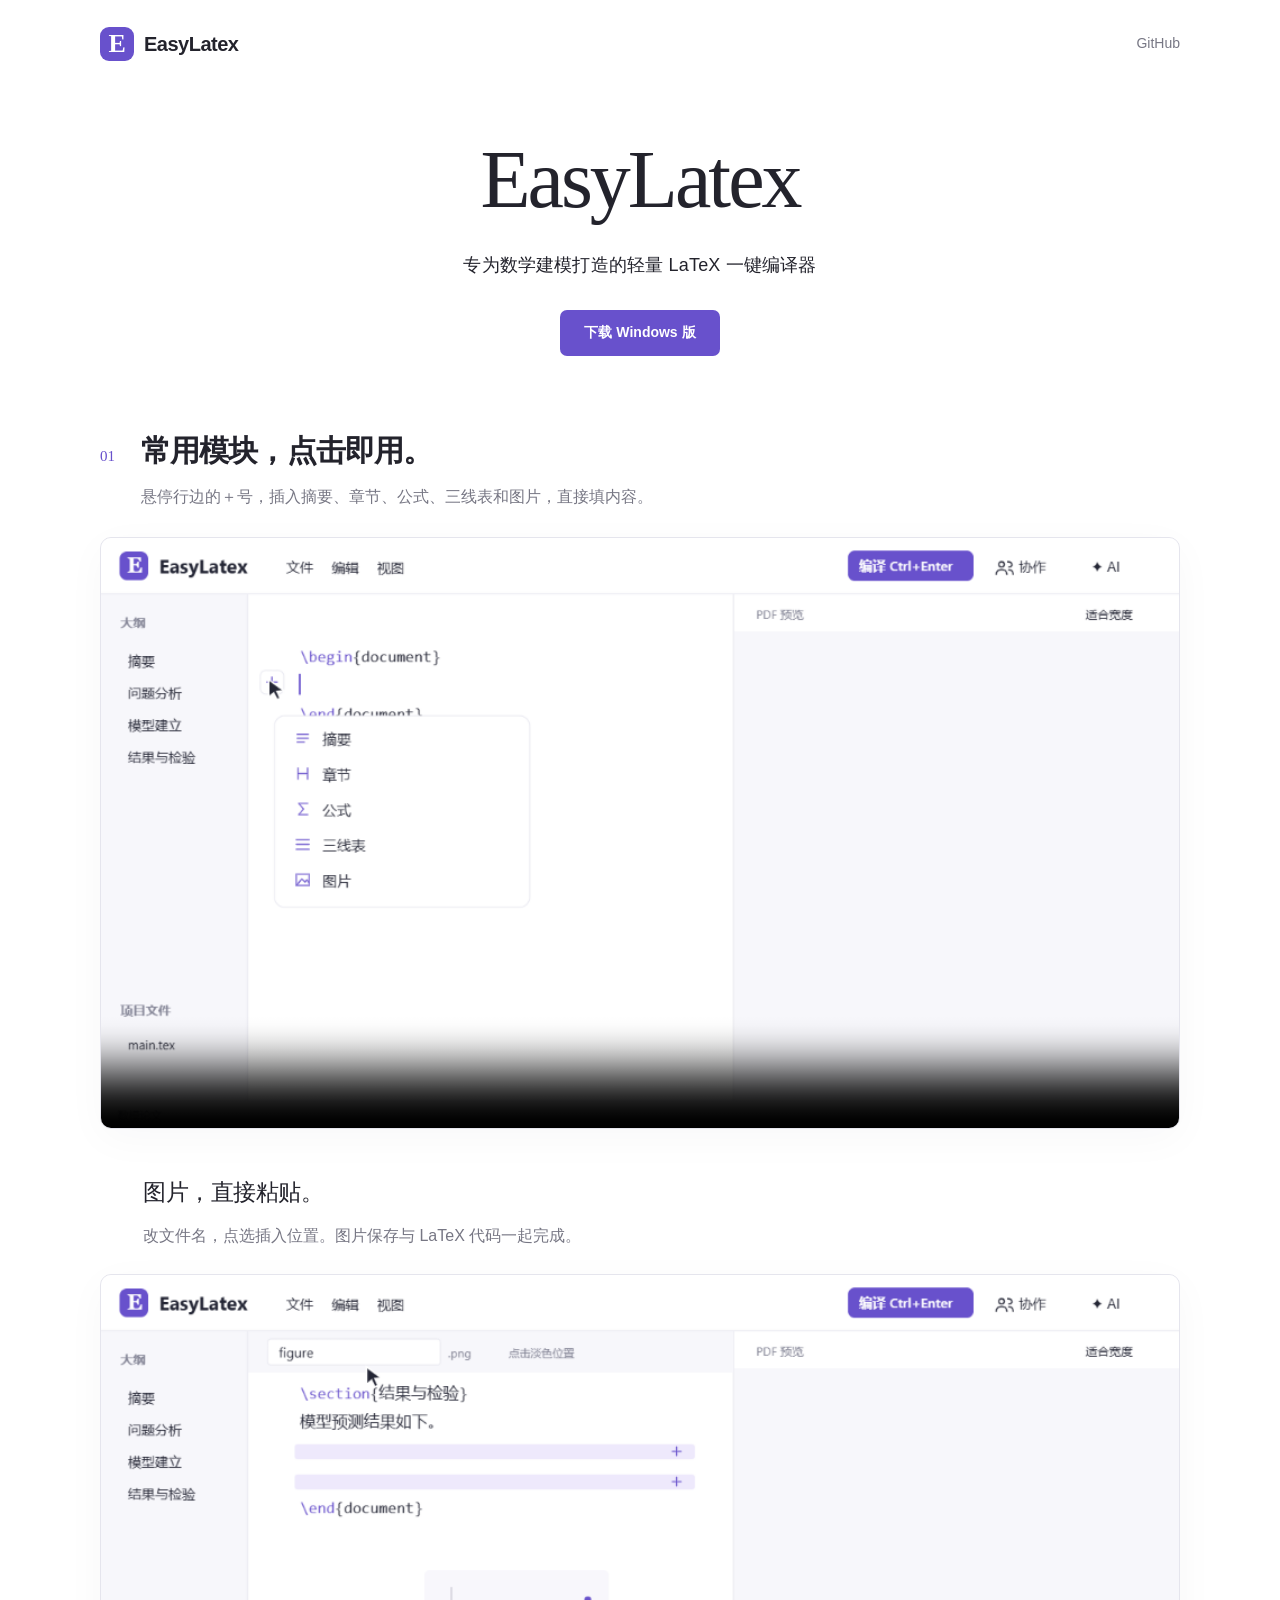
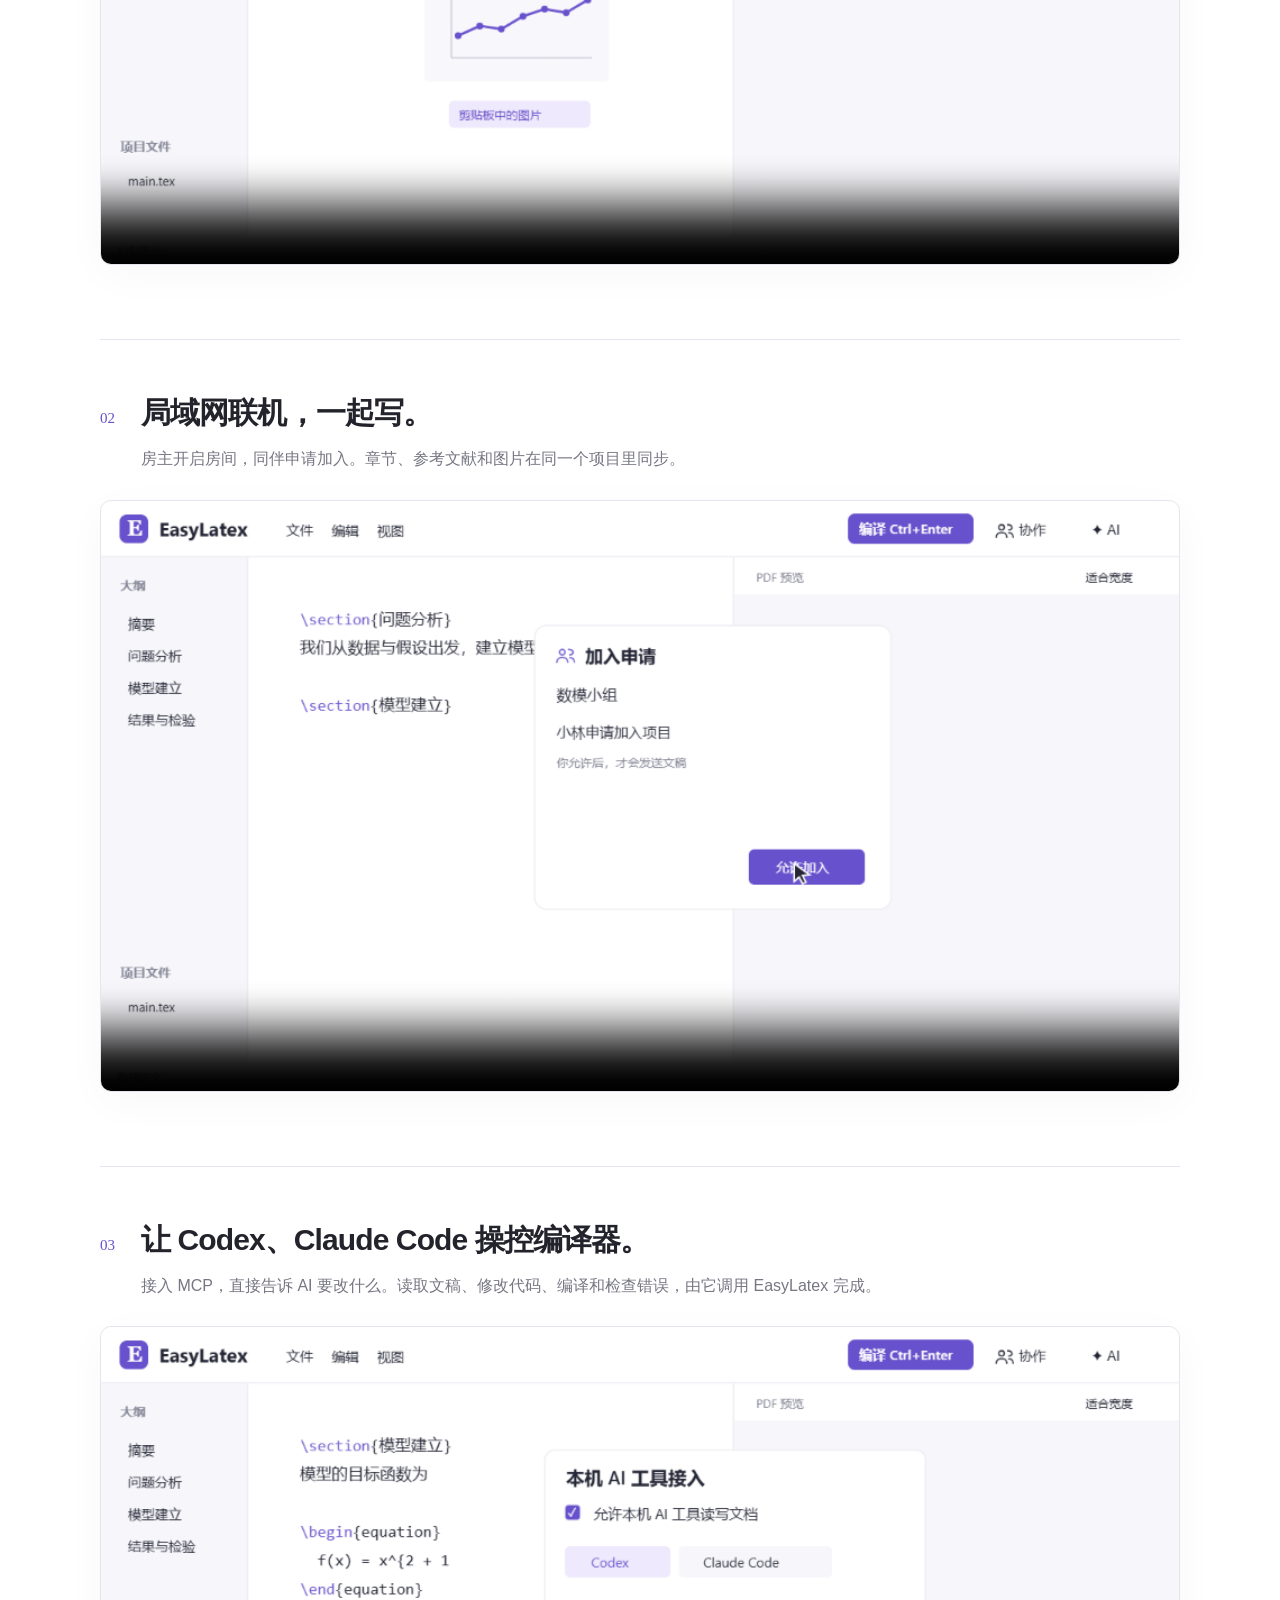
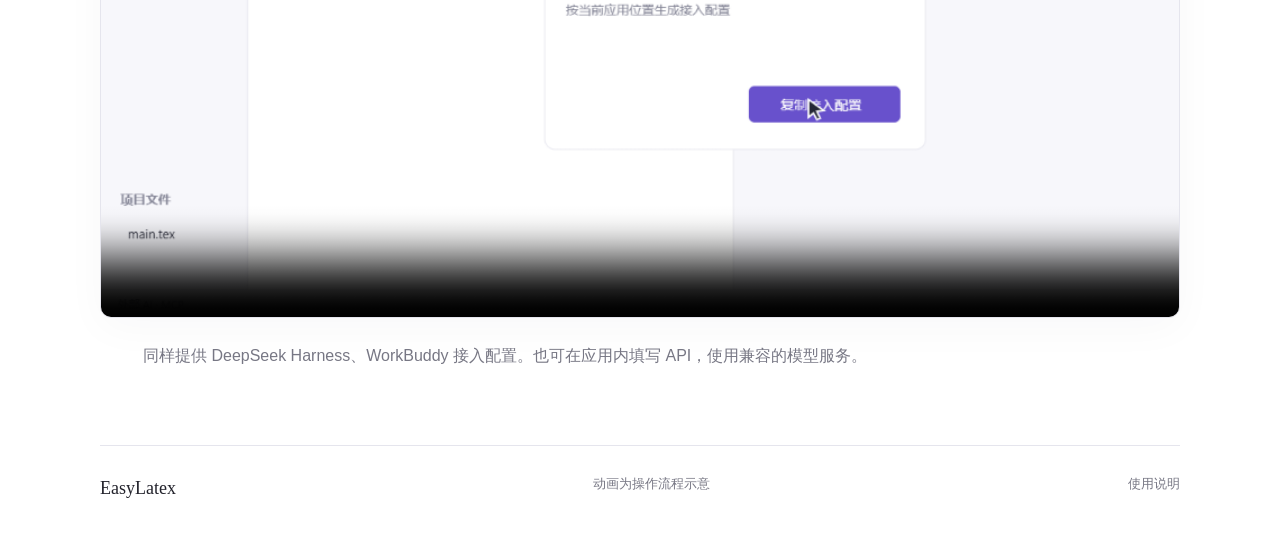
==== docs/site/index.html @ ea155281 "Present EasyLatex with product demos and Windows preview downloads" ====
<!doctype html>
<html lang="zh-CN">
<head>
  <meta charset="utf-8">
  <meta name="viewport" content="width=device-width,initial-scale=1">
  <meta name="theme-color" content="#ffffff">
  <meta name="description" content="专为数学建模打造的轻量 LaTeX 一键编译器。常用模块点击即用，局域网联机写作，让 Codex 和 Claude Code 通过 MCP 操控编译器。">
  <title>EasyLatex · 数学建模 LaTeX 一键编译器</title>
  <link rel="icon" type="image/svg+xml" href="favicon.svg">
  <link rel="stylesheet" href="style.css">
</head>
<body>
  <header class="nav wrap"><a class="brand" href="#" aria-label="EasyLatex 首页"><span class="brand-mark">E</span>EasyLatex</a><a href="https://github.com/wensikai439/EasyLatex">GitHub</a></header>
  <main>
    <section class="intro wrap">
      <h1>EasyLatex</h1>
      <p>专为数学建模打造的轻量 LaTeX 一键编译器</p>
      <a class="download" href="https://github.com/wensikai439/EasyLatex/releases/tag/v0.3.0-preview.9">下载 Windows 版</a>
    </section>
    <section class="feature wrap" id="modules">
      <div class="feature-heading"><span class="number">01</span><div><h2>常用模块，点击即用。</h2><p>悬停行边的＋号，插入摘要、章节、公式、三线表和图片，直接填内容。</p></div></div>
      <video autoplay loop muted playsinline controls preload="auto" poster="media/blocks.png" aria-label="悬停＋号、插入摘要、填写内容并编译的演示"><source src="media/blocks.mp4" type="video/mp4">你的浏览器不支持视频。<a href="media/blocks.mp4">下载插入演示</a></video>
      <div class="image-heading"><h3>图片，直接粘贴。</h3><p>改文件名，点选插入位置。图片保存与 LaTeX 代码一起完成。</p></div>
      <video autoplay loop muted playsinline controls preload="metadata" poster="media/images.png" aria-label="粘贴图片、修改文件名、选择位置并生成图片代码的演示"><source src="media/images.mp4" type="video/mp4">你的浏览器不支持视频。<a href="media/images.mp4">下载图片演示</a></video>
    </section>
    <section class="feature wrap" id="collaboration">
      <div class="feature-heading"><span class="number">02</span><div><h2>局域网联机，一起写。</h2><p>房主开启房间，同伴申请加入。章节、参考文献和图片在同一个项目里同步。</p></div></div>
      <video autoplay loop muted playsinline controls preload="metadata" poster="media/collaboration.png" aria-label="开启局域网房间、允许同伴加入、共同编辑的演示"><source src="media/collaboration.mp4" type="video/mp4">你的浏览器不支持视频。<a href="media/collaboration.mp4">下载协作演示</a></video>
    </section>
    <section class="feature wrap" id="ai">
      <div class="feature-heading"><span class="number">03</span><div><h2>让 Codex、Claude Code 操控编译器。</h2><p>接入 MCP，直接告诉 AI 要改什么。读取文稿、修改代码、编译和检查错误，由它调用 EasyLatex 完成。</p></div></div>
      <video autoplay loop muted playsinline controls preload="metadata" poster="media/ai.png" aria-label="接入 Codex 或 Claude Code，AI 通过 MCP 读取文稿、修复源码、调用 EasyLatex 编译的演示"><source src="media/ai.mp4" type="video/mp4">你的浏览器不支持视频。<a href="media/ai.mp4">下载 AI 演示</a></video>
      <p class="mcp">同样提供 DeepSeek Harness、WorkBuddy 接入配置。也可在应用内填写 API，使用兼容的模型服务。</p>
    </section>
  </main>
  <footer class="wrap"><span>EasyLatex</span><span>动画为操作流程示意</span><a href="https://github.com/wensikai439/EasyLatex#使用">使用说明</a></footer>
  <script>
    const videos=[...document.querySelectorAll('video')];
    const reduced=matchMedia('(prefers-reduced-motion: reduce)');
    function motion(){for(const video of videos){if(reduced.matches){video.autoplay=false;video.pause();}else{video.autoplay=true;video.play().catch(()=>{});}}}
    reduced.addEventListener('change',motion);motion();
  </script>
</body>
</html>
---- docs/site/style.css ----
:root{--ink:#23232c;--muted:#777784;--accent:#6851cc;--line:#e5e5ed;--sans:"Segoe UI","Microsoft YaHei",sans-serif}*{box-sizing:border-box}html{scroll-behavior:smooth}body{margin:0;background:#fff;color:var(--ink);font:16px/1.8 var(--sans)}a{color:inherit;text-decoration:none}a:focus-visible,video:focus-visible{outline:3px solid var(--accent);outline-offset:6px}.wrap{width:min(1080px,calc(100% - 64px));margin-inline:auto}.nav{height:88px;display:flex;justify-content:space-between;align-items:center;font-size:14px}.brand{display:flex;align-items:center;gap:10px;font-weight:650;font-size:20px;letter-spacing:-.5px}.brand-mark{display:grid;place-items:center;width:34px;height:34px;border-radius:9px;background:var(--accent);color:white;font:700 26px Georgia,serif}.nav>a:last-child{color:var(--muted)}.nav a:hover,footer a:hover{color:var(--accent)}.intro{text-align:center;padding:45px 0 72px}.intro h1{font:500 clamp(54px,7vw,82px)/1.15 Georgia,"Times New Roman",serif;letter-spacing:-3px;margin:0 0 22px}.intro p{font-size:18px;margin:0 0 28px;letter-spacing:.01em}.download{display:inline-flex;align-items:center;justify-content:center;background:var(--accent);color:white;border-radius:7px;min-height:46px;padding:9px 24px;font-size:14px;font-weight:600}.download:hover{background:#5841bd}.feature{padding:0 0 74px}.feature+.feature{padding-top:50px;border-top:1px solid var(--line)}.feature-heading{display:flex;gap:26px;margin-bottom:25px;align-items:baseline}.number{font:400 15px/1.4 Georgia,serif;color:var(--accent)}h2{font-size:30px;font-weight:600;letter-spacing:-.9px;line-height:1.5;margin:0 0 9px}.feature-heading p,.image-heading p{color:var(--muted);font-size:16px;margin:0;line-height:1.9}video{display:block;width:100%;height:auto;aspect-ratio:960/526;background:#f7f7fb;border:1px solid var(--line);border-radius:11px;box-shadow:0 10px 42px #1c183a08;overflow:hidden}.image-heading{padding:43px 0 22px;margin-left:43px}.image-heading h3{font-size:23px;font-weight:550;margin:0 0 8px;letter-spacing:-.5px}.mcp{font-size:16px;color:var(--muted);max-width:850px;margin:23px 0 0 43px;line-height:1.9}footer{border-top:1px solid var(--line);padding:26px 0 34px;display:flex;justify-content:space-between;gap:16px;color:var(--muted);font-size:13px}footer span:first-child{font-family:Georgia,serif;font-size:18px;color:var(--ink)}
@media(max-width:600px){.wrap{width:calc(100% - 32px)}.nav{height:72px}.brand{font-size:18px}.intro{padding:32px 0 51px}.intro h1{font-size:58px;letter-spacing:-2px}.intro p{font-size:15px;max-width:270px;margin-inline:auto;line-height:1.9}.feature-heading{gap:14px;margin-bottom:19px}.number{font-size:13px}h2{font-size:25px;letter-spacing:-.6px}.feature-heading p,.image-heading p{font-size:15px}.feature{padding-bottom:45px}.feature+.feature{padding-top:33px}.image-heading{margin-left:0;padding-top:31px}.image-heading h3{font-size:21px}.mcp{margin-left:0;font-size:15px}video{border-radius:7px}footer{gap:8px;flex-wrap:wrap;font-size:12px}footer span:nth-child(2){flex-basis:100%;order:3}}
@media(prefers-reduced-motion:reduce){html{scroll-behavior:auto}}
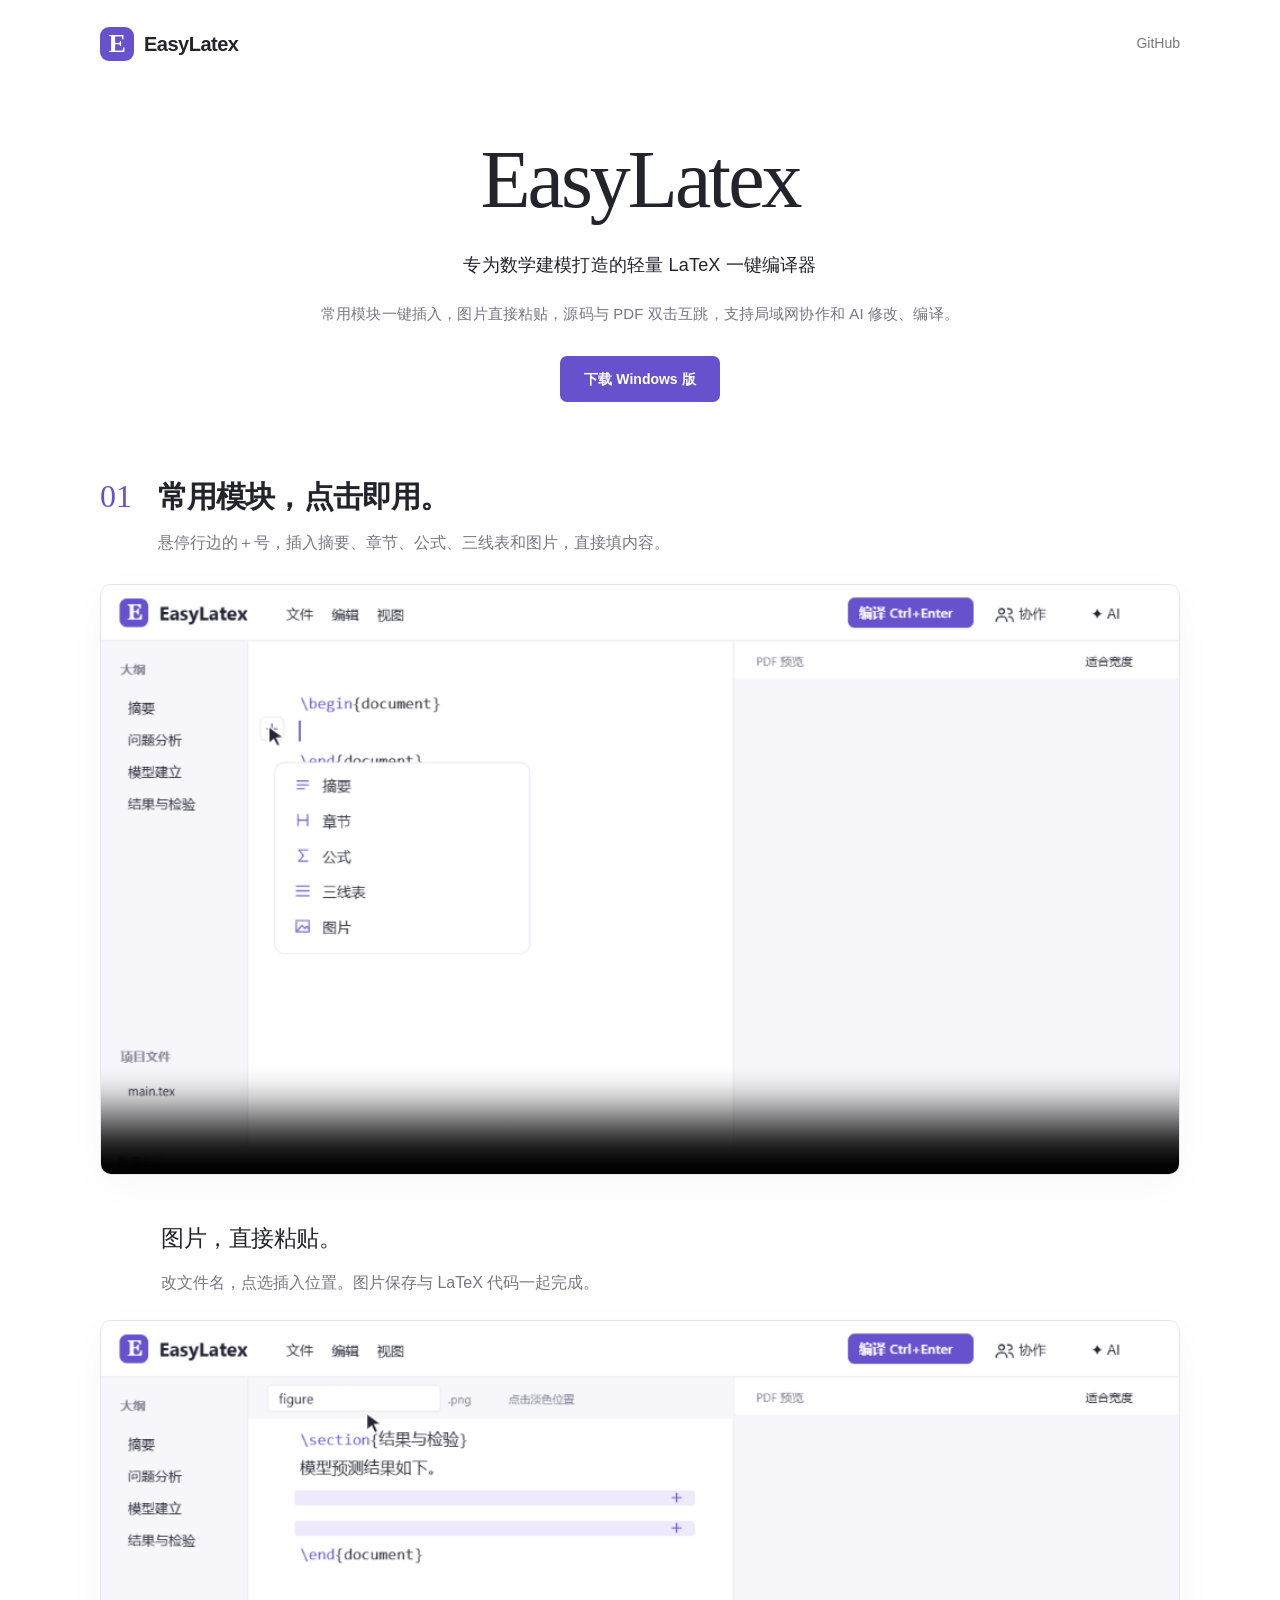
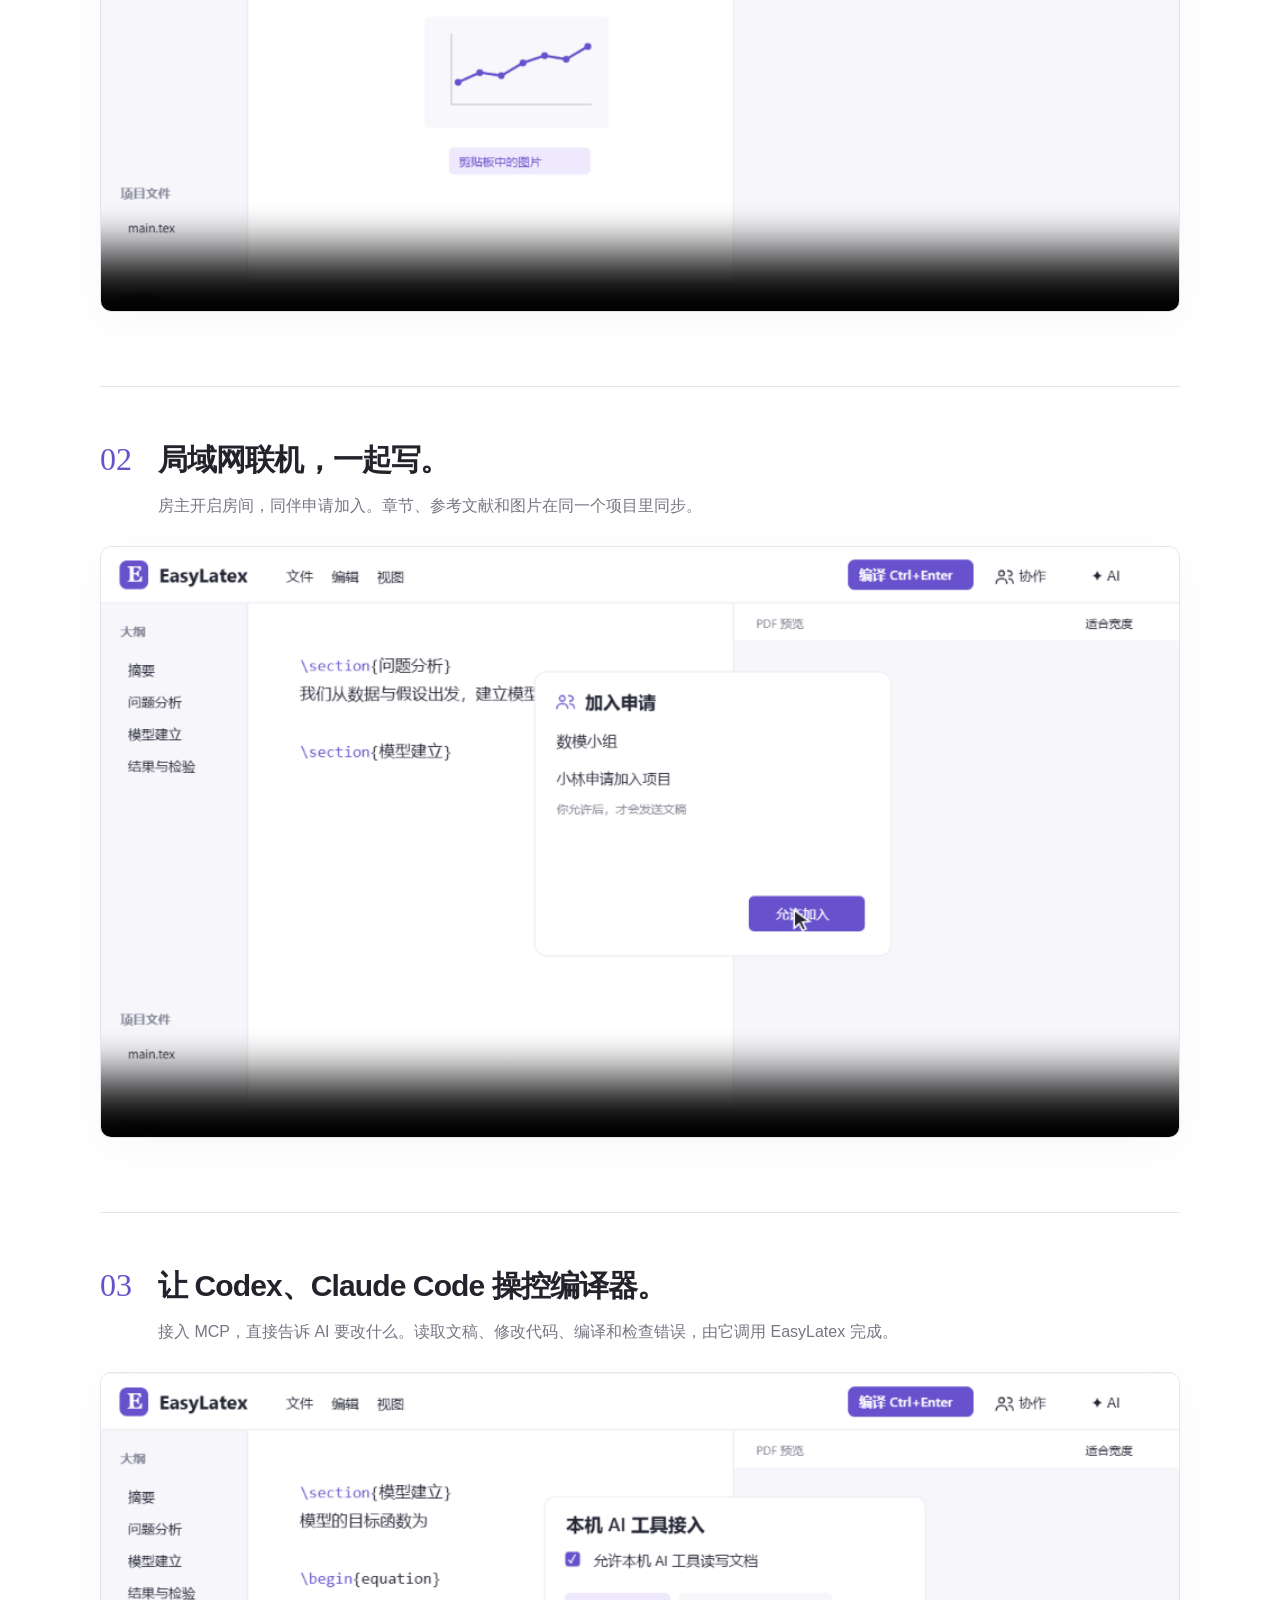
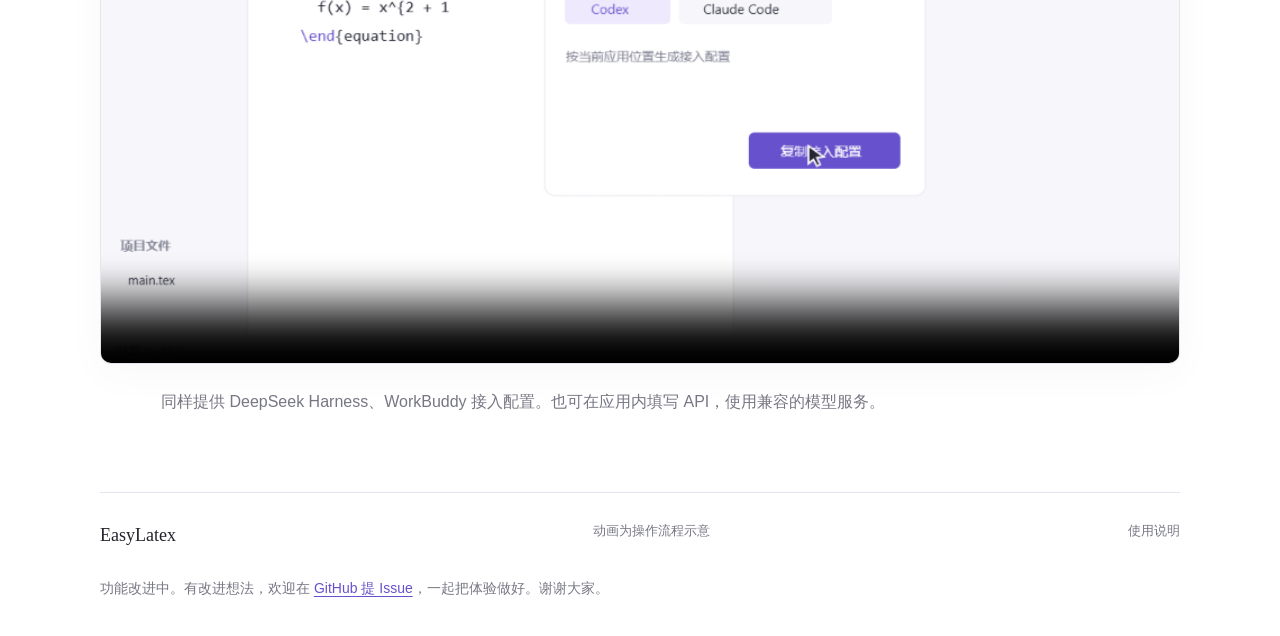
==== commit 81e9a4fd: "Summarize common features and improve showcase typography" ====
--- a/docs/site/index.html
+++ b/docs/site/index.html
@@ -15,7 +15,8 @@
     <section class="intro wrap">
       <h1>EasyLatex</h1>
       <p>专为数学建模打造的轻量 LaTeX 一键编译器</p>
-      <a class="download" href="https://github.com/wensikai439/EasyLatex/releases/tag/v0.3.0-preview.9">下载 Windows 版</a>
+      <p class="summary">常用模块一键插入，图片直接粘贴，源码与 PDF 双击互跳，支持局域网协作和 AI 修改、编译。</p>
+      <a class="download" href="https://github.com/wensikai439/EasyLatex/releases/download/v0.3.0-preview.9/EasyLatex-0.3.0-preview.9-win-x64.zip">下载 Windows 版</a>
     </section>
     <section class="feature wrap" id="modules">
       <div class="feature-heading"><span class="number">01</span><div><h2>常用模块，点击即用。</h2><p>悬停行边的＋号，插入摘要、章节、公式、三线表和图片，直接填内容。</p></div></div>
@@ -33,7 +34,10 @@
       <p class="mcp">同样提供 DeepSeek Harness、WorkBuddy 接入配置。也可在应用内填写 API，使用兼容的模型服务。</p>
     </section>
   </main>
-  <footer class="wrap"><span>EasyLatex</span><span>动画为操作流程示意</span><a href="https://github.com/wensikai439/EasyLatex#使用">使用说明</a></footer>
+  <footer class="wrap">
+    <div class="footer-meta"><span>EasyLatex</span><span>动画为操作流程示意</span><a href="https://github.com/wensikai439/EasyLatex#使用">使用说明</a></div>
+    <p class="feedback">功能改进中。有改进想法，欢迎在 <a href="https://github.com/wensikai439/EasyLatex/issues/new">GitHub 提 Issue</a>，一起把体验做好。谢谢大家。</p>
+  </footer>
   <script>
     const videos=[...document.querySelectorAll('video')];
     const reduced=matchMedia('(prefers-reduced-motion: reduce)');
--- a/docs/site/style.css
+++ b/docs/site/style.css
@@ -1,3 +1,62 @@
-:root{--ink:#23232c;--muted:#777784;--accent:#6851cc;--line:#e5e5ed;--sans:"Segoe UI","Microsoft YaHei",sans-serif}*{box-sizing:border-box}html{scroll-behavior:smooth}body{margin:0;background:#fff;color:var(--ink);font:16px/1.8 var(--sans)}a{color:inherit;text-decoration:none}a:focus-visible,video:focus-visible{outline:3px solid var(--accent);outline-offset:6px}.wrap{width:min(1080px,calc(100% - 64px));margin-inline:auto}.nav{height:88px;display:flex;justify-content:space-between;align-items:center;font-size:14px}.brand{display:flex;align-items:center;gap:10px;font-weight:650;font-size:20px;letter-spacing:-.5px}.brand-mark{display:grid;place-items:center;width:34px;height:34px;border-radius:9px;background:var(--accent);color:white;font:700 26px Georgia,serif}.nav>a:last-child{color:var(--muted)}.nav a:hover,footer a:hover{color:var(--accent)}.intro{text-align:center;padding:45px 0 72px}.intro h1{font:500 clamp(54px,7vw,82px)/1.15 Georgia,"Times New Roman",serif;letter-spacing:-3px;margin:0 0 22px}.intro p{font-size:18px;margin:0 0 28px;letter-spacing:.01em}.download{display:inline-flex;align-items:center;justify-content:center;background:var(--accent);color:white;border-radius:7px;min-height:46px;padding:9px 24px;font-size:14px;font-weight:600}.download:hover{background:#5841bd}.feature{padding:0 0 74px}.feature+.feature{padding-top:50px;border-top:1px solid var(--line)}.feature-heading{display:flex;gap:26px;margin-bottom:25px;align-items:baseline}.number{font:400 15px/1.4 Georgia,serif;color:var(--accent)}h2{font-size:30px;font-weight:600;letter-spacing:-.9px;line-height:1.5;margin:0 0 9px}.feature-heading p,.image-heading p{color:var(--muted);font-size:16px;margin:0;line-height:1.9}video{display:block;width:100%;height:auto;aspect-ratio:960/526;background:#f7f7fb;border:1px solid var(--line);border-radius:11px;box-shadow:0 10px 42px #1c183a08;overflow:hidden}.image-heading{padding:43px 0 22px;margin-left:43px}.image-heading h3{font-size:23px;font-weight:550;margin:0 0 8px;letter-spacing:-.5px}.mcp{font-size:16px;color:var(--muted);max-width:850px;margin:23px 0 0 43px;line-height:1.9}footer{border-top:1px solid var(--line);padding:26px 0 34px;display:flex;justify-content:space-between;gap:16px;color:var(--muted);font-size:13px}footer span:first-child{font-family:Georgia,serif;font-size:18px;color:var(--ink)}
-@media(max-width:600px){.wrap{width:calc(100% - 32px)}.nav{height:72px}.brand{font-size:18px}.intro{padding:32px 0 51px}.intro h1{font-size:58px;letter-spacing:-2px}.intro p{font-size:15px;max-width:270px;margin-inline:auto;line-height:1.9}.feature-heading{gap:14px;margin-bottom:19px}.number{font-size:13px}h2{font-size:25px;letter-spacing:-.6px}.feature-heading p,.image-heading p{font-size:15px}.feature{padding-bottom:45px}.feature+.feature{padding-top:33px}.image-heading{margin-left:0;padding-top:31px}.image-heading h3{font-size:21px}.mcp{margin-left:0;font-size:15px}video{border-radius:7px}footer{gap:8px;flex-wrap:wrap;font-size:12px}footer span:nth-child(2){flex-basis:100%;order:3}}
-@media(prefers-reduced-motion:reduce){html{scroll-behavior:auto}}
+:root{--ink:#23232c;--muted:#777784;--accent:#6851cc;--line:#e5e5ed;--sans:"Segoe UI","Microsoft YaHei",sans-serif}
+*{box-sizing:border-box}
+html{scroll-behavior:smooth}
+body{margin:0;background:#fff;color:var(--ink);font:16px/1.8 var(--sans)}
+a{color:inherit;text-decoration:none}
+a:focus-visible,video:focus-visible{outline:3px solid var(--accent);outline-offset:6px}
+.wrap{width:min(1080px,calc(100% - 64px));margin-inline:auto}
+.nav{height:88px;display:flex;justify-content:space-between;align-items:center;font-size:14px}
+.brand{display:flex;align-items:center;gap:10px;font-weight:650;font-size:20px;letter-spacing:-.5px}
+.brand-mark{display:grid;place-items:center;width:34px;height:34px;border-radius:9px;background:var(--accent);color:white;font:700 26px Georgia,serif}
+.nav>a:last-child{color:var(--muted)}
+.nav a:hover,footer a:hover{color:var(--accent)}
+.intro{text-align:center;padding:45px 0 72px}
+.intro h1{font:500 clamp(54px,7vw,82px)/1.15 Georgia,"Times New Roman",serif;letter-spacing:-3px;margin:0 0 22px}
+.intro p{font-size:18px;margin:0 0 18px;letter-spacing:.01em}
+.intro .summary{font-size:15px;color:var(--muted);max-width:760px;margin:0 auto 28px;line-height:1.9}
+.download{display:inline-flex;align-items:center;justify-content:center;background:var(--accent);color:white;border-radius:7px;min-height:46px;padding:9px 24px;font-size:14px;font-weight:600}
+.download:hover{background:#5841bd}
+.feature{padding:0 0 74px}
+.feature+.feature{padding-top:50px;border-top:1px solid var(--line)}
+.feature-heading{display:flex;gap:26px;margin-bottom:25px;align-items:baseline}
+.number{font:400 32px/1.4 Georgia,serif;color:var(--accent);flex-shrink:0;font-variant-numeric:lining-nums}
+h2{font-size:30px;font-weight:600;letter-spacing:-.9px;line-height:1.5;margin:0 0 9px}
+.feature-heading p,.image-heading p{color:var(--muted);font-size:16px;margin:0;line-height:1.9}
+video{display:block;width:100%;height:auto;aspect-ratio:960/526;background:#f7f7fb;border:1px solid var(--line);border-radius:11px;box-shadow:0 10px 42px #1c183a08;overflow:hidden}
+.image-heading{padding:43px 0 22px;margin-left:61px}
+.image-heading h3{font-size:23px;font-weight:550;margin:0 0 8px;letter-spacing:-.5px}
+.mcp{font-size:16px;color:var(--muted);max-width:850px;margin:23px 0 0 61px;line-height:1.9}
+footer{border-top:1px solid var(--line);padding:26px 0 34px;color:var(--muted);font-size:13px}
+.footer-meta{display:flex;justify-content:space-between;gap:16px}
+.feedback{margin:24px 0 0;font-size:14px;line-height:1.9}
+.feedback a{color:var(--accent);text-decoration:underline;text-underline-offset:3px}
+.footer-meta span:first-child{font-family:Georgia,serif;font-size:18px;color:var(--ink)}
+
+
+@media(max-width:600px){.wrap{width:calc(100% - 32px)}
+.nav{height:72px}
+.brand{font-size:18px}
+.intro{padding:32px 0 51px}
+.intro h1{font-size:58px;letter-spacing:-2px}
+.intro p{font-size:15px;max-width:270px;margin-inline:auto;line-height:1.9}
+.feature-heading{gap:14px;margin-bottom:19px}
+.intro .summary{font-size:14px;max-width:340px}
+.number{font-size:28px}
+h2{font-size:25px;letter-spacing:-.6px}
+.feature-heading p,.image-heading p{font-size:15px}
+.feature{padding-bottom:45px}
+.feature+.feature{padding-top:33px}
+.image-heading{margin-left:0;padding-top:31px}
+.image-heading h3{font-size:21px}
+.mcp{margin-left:0;font-size:15px}
+video{border-radius:7px}
+footer{font-size:12px}
+.footer-meta{gap:8px;flex-wrap:wrap}
+.footer-meta span:nth-child(2){flex-basis:100%;order:3}
+.feedback{font-size:13px}
+}
+
+
+@media(prefers-reduced-motion:reduce){html{scroll-behavior:auto}
+}
+
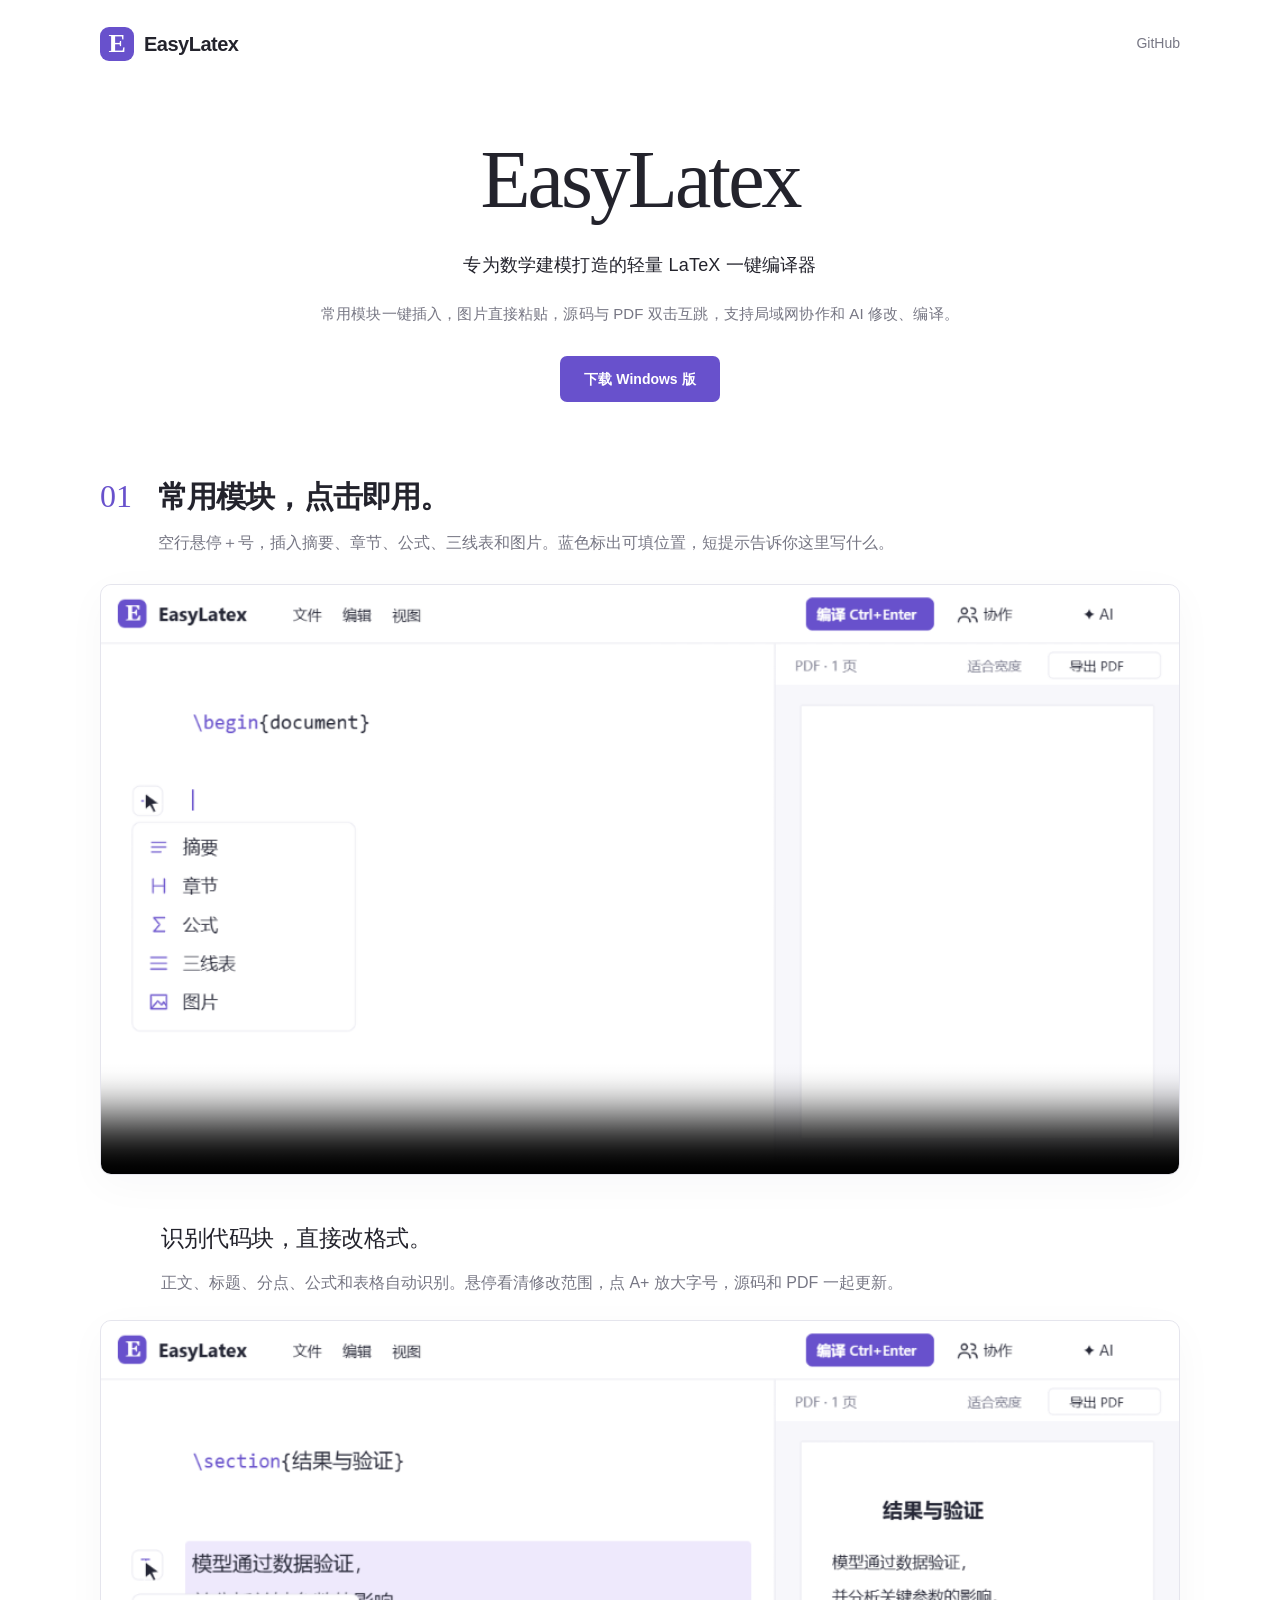
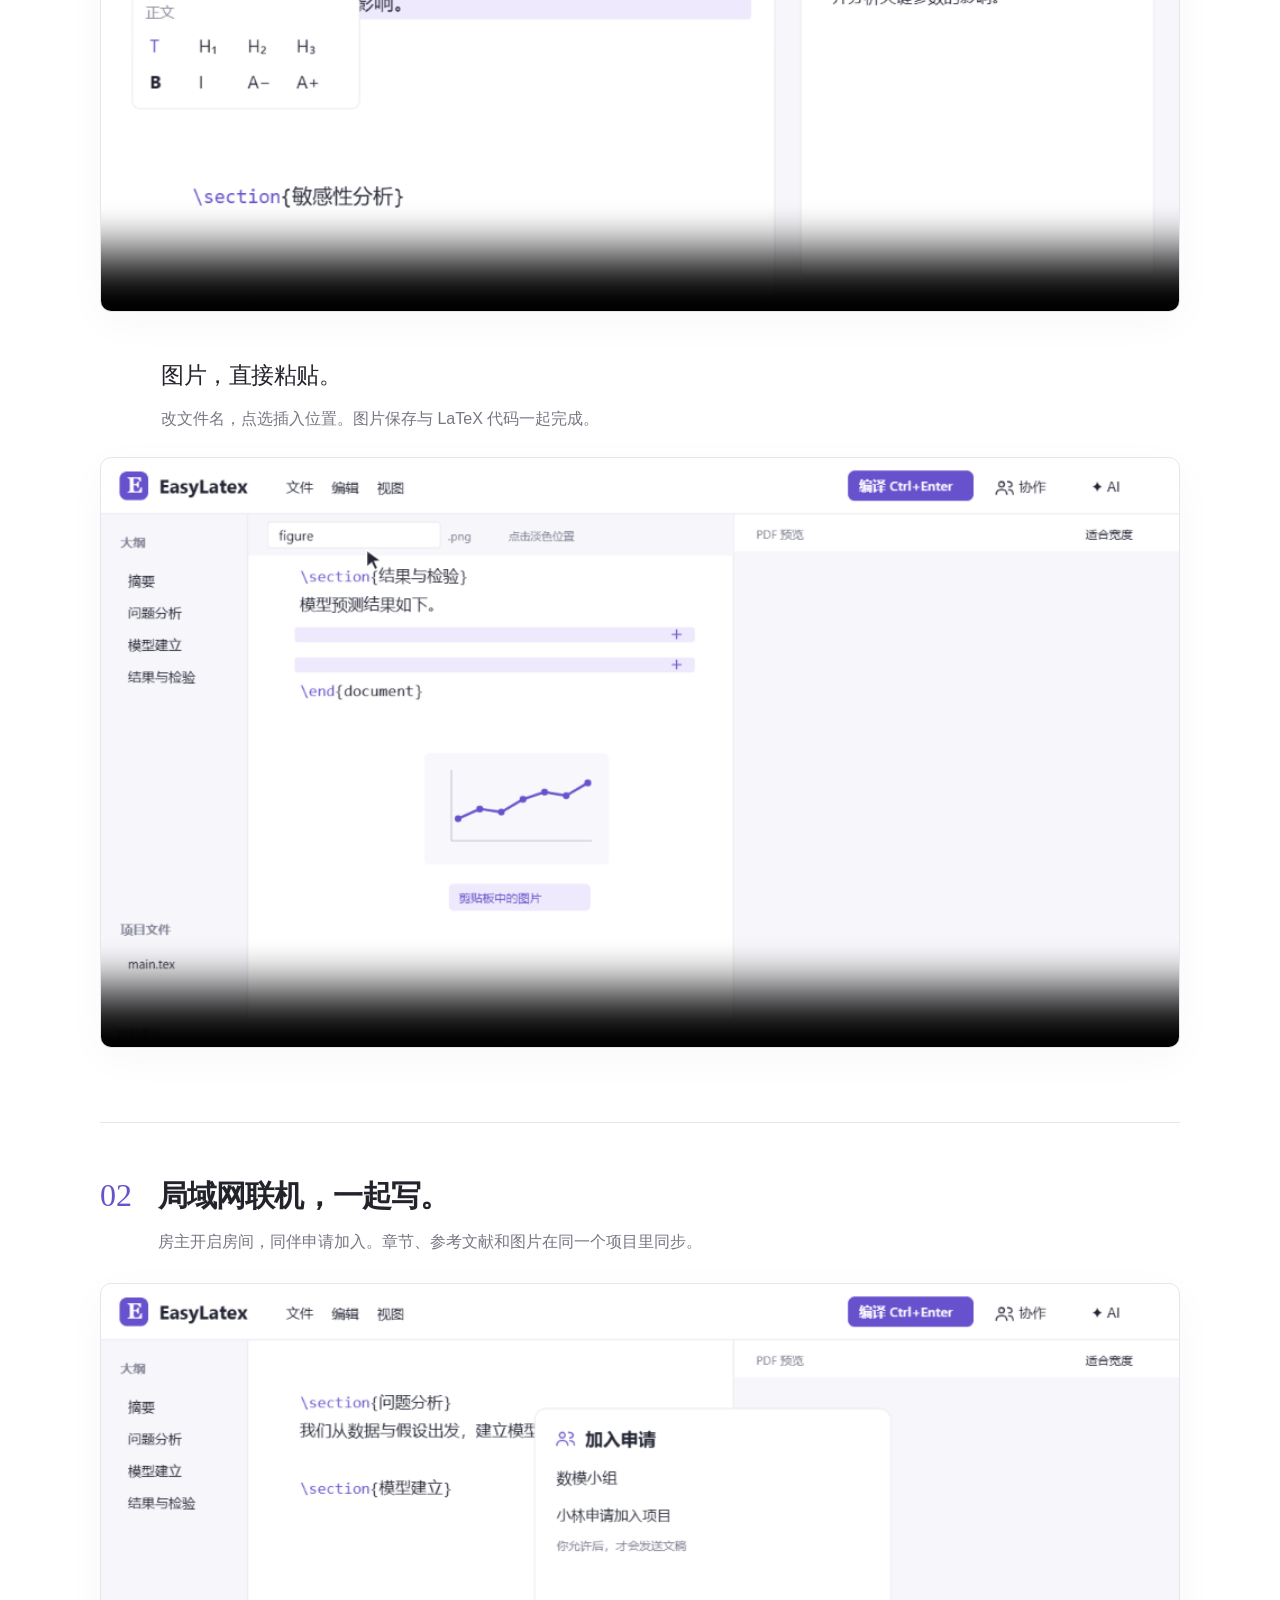
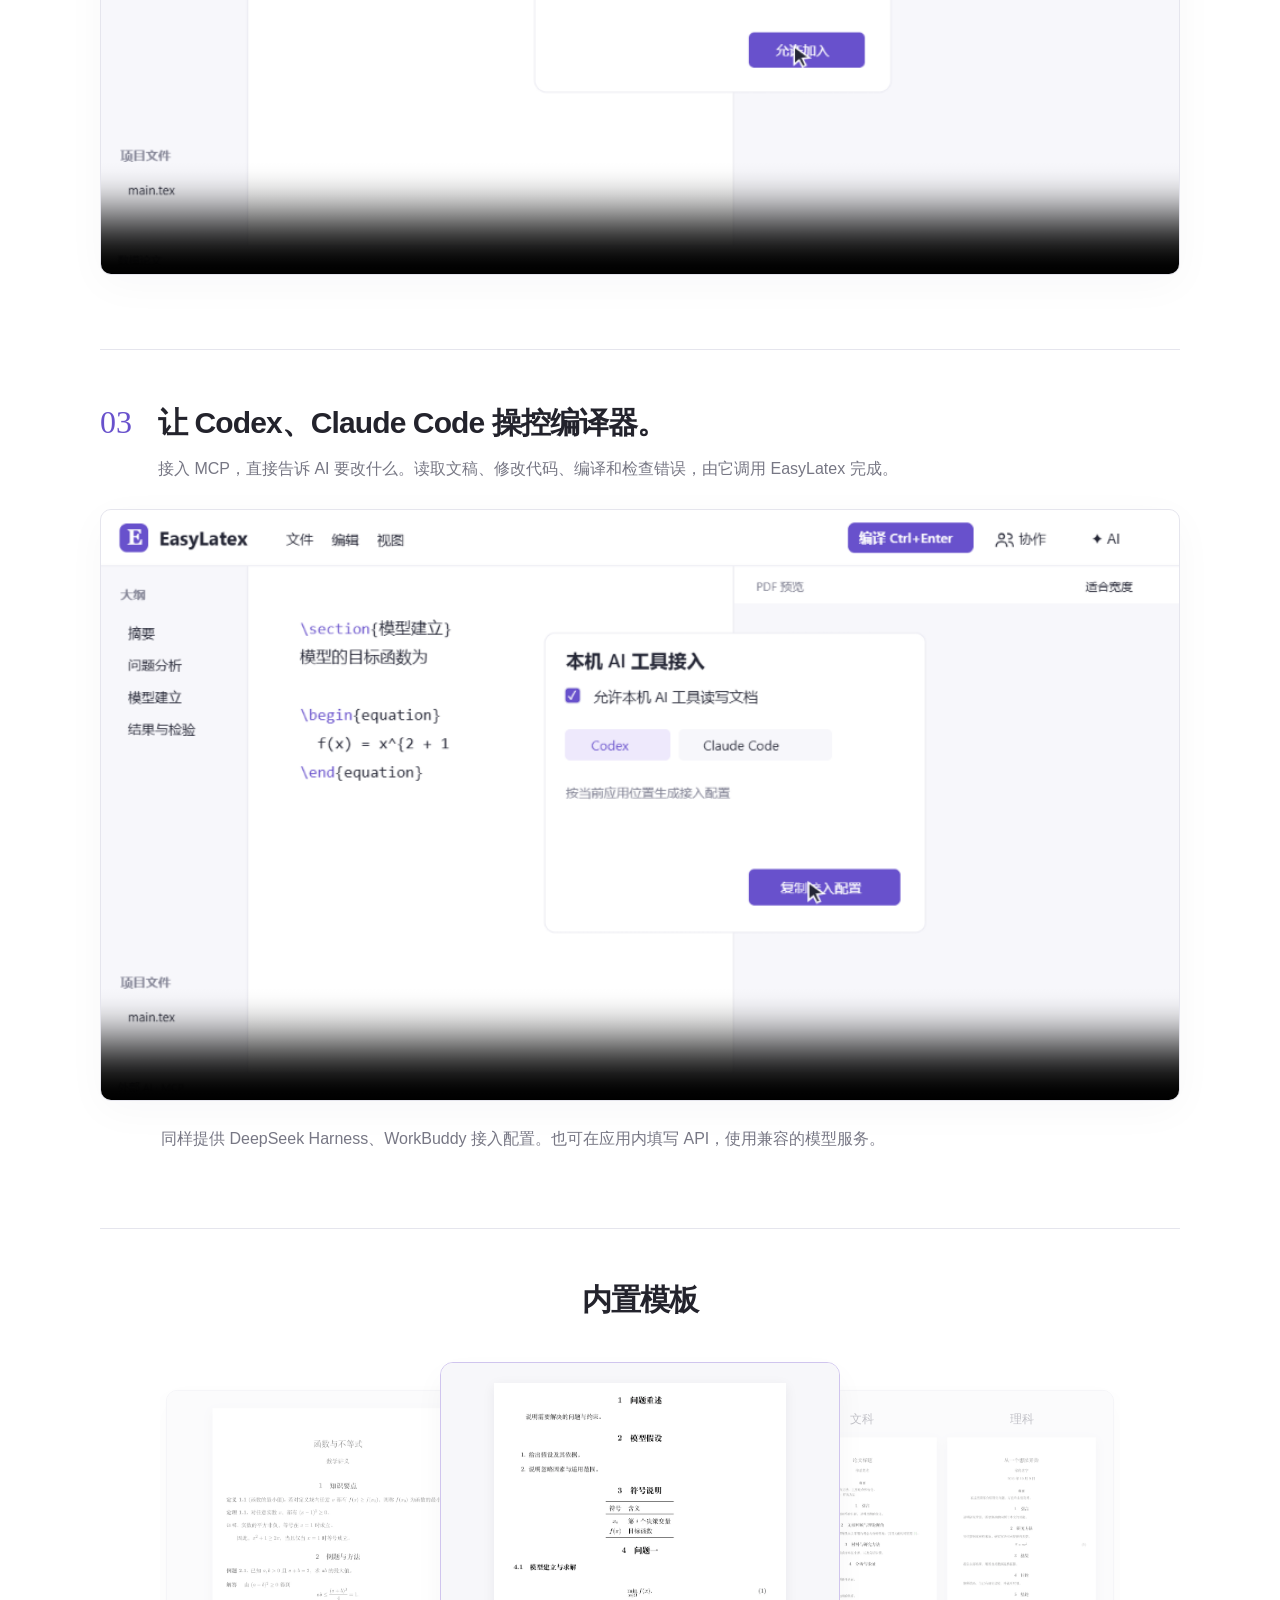
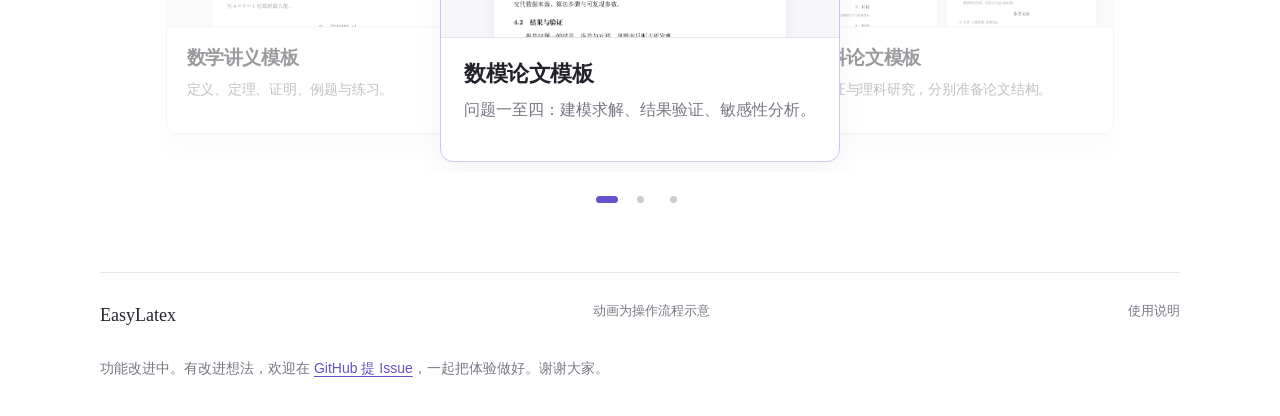
==== commit beaf041b: "Show guided fields, block formatting, and rotating built-in templates" ====
--- a/docs/site/index.html
+++ b/docs/site/index.html
@@ -7,7 +7,7 @@
   <meta name="description" content="专为数学建模打造的轻量 LaTeX 一键编译器。常用模块点击即用，局域网联机写作，让 Codex 和 Claude Code 通过 MCP 操控编译器。">
   <title>EasyLatex · 数学建模 LaTeX 一键编译器</title>
   <link rel="icon" type="image/svg+xml" href="favicon.svg">
-  <link rel="stylesheet" href="style.css">
+  <link rel="stylesheet" href="style.css?v=11.3">
 </head>
 <body>
   <header class="nav wrap"><a class="brand" href="#" aria-label="EasyLatex 首页"><span class="brand-mark">E</span>EasyLatex</a><a href="https://github.com/wensikai439/EasyLatex">GitHub</a></header>
@@ -16,11 +16,13 @@
       <h1>EasyLatex</h1>
       <p>专为数学建模打造的轻量 LaTeX 一键编译器</p>
       <p class="summary">常用模块一键插入，图片直接粘贴，源码与 PDF 双击互跳，支持局域网协作和 AI 修改、编译。</p>
-      <a class="download" href="https://github.com/wensikai439/EasyLatex/releases/download/v0.3.0-preview.9/EasyLatex-0.3.0-preview.9-win-x64.zip">下载 Windows 版</a>
+      <a class="download" href="https://github.com/wensikai439/EasyLatex/releases/download/v0.3.0-preview.11/EasyLatex-0.3.0-preview.11-win-x64.zip">下载 Windows 版</a>
     </section>
     <section class="feature wrap" id="modules">
-      <div class="feature-heading"><span class="number">01</span><div><h2>常用模块，点击即用。</h2><p>悬停行边的＋号，插入摘要、章节、公式、三线表和图片，直接填内容。</p></div></div>
-      <video autoplay loop muted playsinline controls preload="auto" poster="media/blocks.png" aria-label="悬停＋号、插入摘要、填写内容并编译的演示"><source src="media/blocks.mp4" type="video/mp4">你的浏览器不支持视频。<a href="media/blocks.mp4">下载插入演示</a></video>
+      <div class="feature-heading"><span class="number">01</span><div><h2>常用模块，点击即用。</h2><p>空行悬停＋号，插入摘要、章节、公式、三线表和图片。蓝色标出可填位置，短提示告诉你这里写什么。</p></div></div>
+      <video autoplay loop muted playsinline controls preload="auto" poster="media/blocks.png?v=11.3" aria-label="悬停＋号插入章节，蓝色提示标题；插入分式，分别提示分子与分母"><source src="media/blocks.mp4?v=11.3" type="video/mp4">你的浏览器不支持视频。<a href="media/blocks.mp4">下载插入演示</a></video>
+      <div class="image-heading"><h3>识别代码块，直接改格式。</h3><p>正文、标题、分点、公式和表格自动识别。悬停看清修改范围，点 A+ 放大字号，源码和 PDF 一起更新。</p></div>
+      <video autoplay loop muted playsinline controls preload="metadata" poster="media/formatting.png" aria-label="悬停识别正文并标亮整块，点击 A+ 放大字号，源码与 PDF 一起更新"><source src="media/formatting.mp4" type="video/mp4">你的浏览器不支持视频。<a href="media/formatting.mp4">下载格式演示</a></video>
       <div class="image-heading"><h3>图片，直接粘贴。</h3><p>改文件名，点选插入位置。图片保存与 LaTeX 代码一起完成。</p></div>
       <video autoplay loop muted playsinline controls preload="metadata" poster="media/images.png" aria-label="粘贴图片、修改文件名、选择位置并生成图片代码的演示"><source src="media/images.mp4" type="video/mp4">你的浏览器不支持视频。<a href="media/images.mp4">下载图片演示</a></video>
     </section>
@@ -33,16 +35,31 @@
       <video autoplay loop muted playsinline controls preload="metadata" poster="media/ai.png" aria-label="接入 Codex 或 Claude Code，AI 通过 MCP 读取文稿、修复源码、调用 EasyLatex 编译的演示"><source src="media/ai.mp4" type="video/mp4">你的浏览器不支持视频。<a href="media/ai.mp4">下载 AI 演示</a></video>
       <p class="mcp">同样提供 DeepSeek Harness、WorkBuddy 接入配置。也可在应用内填写 API，使用兼容的模型服务。</p>
     </section>
+    <section class="templates wrap" aria-labelledby="templates-title">
+      <h2 id="templates-title">内置模板</h2>
+      <div class="template-carousel" aria-roledescription="轮播" aria-label="三类内置模板" tabindex="0">
+        <div class="template-stage">
+          <article class="template-card is-active" data-template="0" aria-label="1 / 3 · 数模论文模板">
+            <div class="template-preview"><img src="media/template-modeling.webp" width="747" height="1074" alt="数模模板实际排版：问题重述、模型假设、符号说明与问题一" loading="lazy"></div>
+            <div class="template-caption"><h3>数模论文模板</h3><p>问题一至四：建模求解、结果验证、敏感性分析。</p></div>
+          </article>
+          <article class="template-card is-right" data-template="1" aria-label="2 / 3 · 文理科论文模板">
+            <div class="template-preview template-pair"><figure><figcaption>文科</figcaption><img src="media/template-humanities.webp" width="747" height="1074" alt="文科模板实际排版：引言、文献与理论、材料与方法、分析与论证" loading="lazy"></figure><figure><figcaption>理科</figcaption><img src="media/template-science.webp" width="747" height="1074" alt="理科模板实际排版：引言、研究方法、结果、讨论与结论" loading="lazy"></figure></div>
+            <div class="template-caption"><h3>文理科论文模板</h3><p>文科论证与理科研究，分别准备论文结构。</p></div>
+          </article>
+          <article class="template-card is-left" data-template="2" aria-label="3 / 3 · 数学讲义模板">
+            <div class="template-preview"><img src="media/template-handout.webp" width="747" height="1074" alt="数学讲义实际排版：知识要点、定义、定理、证明、例题与练习" loading="lazy"></div>
+            <div class="template-caption"><h3>数学讲义模板</h3><p>定义、定理、证明、例题与练习。</p></div>
+          </article>
+        </div>
+        <div class="template-controls"><div class="template-dots" aria-label="选择模板"><button type="button" data-template-select="0" aria-label="数模论文模板" aria-pressed="true"></button><button type="button" data-template-select="1" aria-label="文理科论文模板" aria-pressed="false"></button><button type="button" data-template-select="2" aria-label="数学讲义模板" aria-pressed="false"></button></div></div>
+      </div>
+    </section>
   </main>
   <footer class="wrap">
     <div class="footer-meta"><span>EasyLatex</span><span>动画为操作流程示意</span><a href="https://github.com/wensikai439/EasyLatex#使用">使用说明</a></div>
     <p class="feedback">功能改进中。有改进想法，欢迎在 <a href="https://github.com/wensikai439/EasyLatex/issues/new">GitHub 提 Issue</a>，一起把体验做好。谢谢大家。</p>
   </footer>
-  <script>
-    const videos=[...document.querySelectorAll('video')];
-    const reduced=matchMedia('(prefers-reduced-motion: reduce)');
-    function motion(){for(const video of videos){if(reduced.matches){video.autoplay=false;video.pause();}else{video.autoplay=true;video.play().catch(()=>{});}}}
-    reduced.addEventListener('change',motion);motion();
-  </script>
+  <script src="showcase.js?v=11.3" defer></script>
 </body>
 </html>
--- a/docs/site/style.css
+++ b/docs/site/style.css
@@ -4,6 +4,7 @@
 body{margin:0;background:#fff;color:var(--ink);font:16px/1.8 var(--sans)}
 a{color:inherit;text-decoration:none}
 a:focus-visible,video:focus-visible{outline:3px solid var(--accent);outline-offset:6px}
+button:focus-visible,.template-carousel:focus-visible{outline:3px solid var(--accent);outline-offset:4px}
 .wrap{width:min(1080px,calc(100% - 64px));margin-inline:auto}
 .nav{height:88px;display:flex;justify-content:space-between;align-items:center;font-size:14px}
 .brand{display:flex;align-items:center;gap:10px;font-weight:650;font-size:20px;letter-spacing:-.5px}
@@ -26,6 +27,28 @@
 .image-heading{padding:43px 0 22px;margin-left:61px}
 .image-heading h3{font-size:23px;font-weight:550;margin:0 0 8px;letter-spacing:-.5px}
 .mcp{font-size:16px;color:var(--muted);max-width:850px;margin:23px 0 0 61px;line-height:1.9}
+.templates{border-top:1px solid var(--line);padding:48px 0 58px;text-align:center}
+.templates h2{margin-bottom:26px}
+.template-carousel{max-width:960px;margin-inline:auto}
+.template-stage{position:relative;height:424px;overflow:hidden;isolation:isolate}
+.template-card{position:absolute;top:14px;left:50%;width:400px;max-width:78%;text-align:left;border:1px solid var(--line);border-radius:13px;overflow:hidden;background:white;box-shadow:0 14px 30px #2426350a;transition:transform 680ms cubic-bezier(.22,.8,.25,1),opacity 680ms ease,border-color 680ms ease;transform-origin:center center}
+.template-card.is-active{z-index:3;opacity:1;transform:translateX(-50%) scale(1);border-color:#d0c5ee}
+.template-card.is-left{z-index:1;opacity:.45;transform:translateX(calc(-50% - 302px)) scale(.86);pointer-events:none}
+.template-card.is-right{z-index:1;opacity:.45;transform:translateX(calc(-50% + 302px)) scale(.86);pointer-events:none}
+.template-preview{height:275px;display:flex;justify-content:center;align-items:flex-start;overflow:hidden;gap:14px;padding:20px 28px 0;background:#f7f7fa;border-bottom:1px solid var(--line)}
+.template-preview img{display:block;width:100%;max-width:292px;height:auto;box-shadow:0 3px 12px #24263510;background:white}
+.template-pair{padding-inline:20px;gap:12px}
+.template-pair figure{margin:0;min-width:0;flex:1}
+.template-pair figcaption{font-size:14px;color:var(--muted);margin-bottom:9px;text-align:center}
+.template-pair img{width:100%;height:auto}
+.template-caption{padding:19px 23px 22px;min-height:123px}
+.template-caption h3{font-size:22px;font-weight:600;letter-spacing:-.4px;line-height:1.5;margin:0 0 6px}
+.template-caption p{font-size:16px;line-height:1.7;color:var(--muted);margin:0}
+.template-controls{display:flex;justify-content:center;align-items:center;gap:13px;margin-top:12px}
+.template-dots{display:flex;align-items:center;gap:3px}
+.template-dots button{display:grid;place-items:center;width:30px;height:30px;border:0;padding:0;background:none;cursor:pointer;border-radius:50%}
+.template-dots button::before{content:"";display:block;width:7px;height:7px;background:#cdccd5;border-radius:8px;transition:width 380ms ease,background-color 380ms ease}
+.template-dots button[aria-pressed="true"]::before{width:22px;background:var(--accent)}
 footer{border-top:1px solid var(--line);padding:26px 0 34px;color:var(--muted);font-size:13px}
 .footer-meta{display:flex;justify-content:space-between;gap:16px}
 .feedback{margin:24px 0 0;font-size:14px;line-height:1.9}
@@ -50,6 +73,16 @@
 .image-heading h3{font-size:21px}
 .mcp{margin-left:0;font-size:15px}
 video{border-radius:7px}
+.templates{padding:32px 0 36px}
+.template-stage{height:389px}
+.template-card{width:340px;max-width:88%}
+.template-card.is-left{transform:translateX(calc(-50% - 230px)) scale(.88)}
+.template-card.is-right{transform:translateX(calc(-50% + 230px)) scale(.88)}
+.template-preview{height:239px;padding-inline:21px}
+.template-pair{padding-inline:15px;gap:9px}
+.template-caption{padding:16px 18px 19px;min-height:122px}
+.template-caption h3{font-size:20px}
+.template-caption p{font-size:14px}
 footer{font-size:12px}
 .footer-meta{gap:8px;flex-wrap:wrap}
 .footer-meta span:nth-child(2){flex-basis:100%;order:3}
@@ -58,5 +91,18 @@
 
 
 @media(prefers-reduced-motion:reduce){html{scroll-behavior:auto}
+.template-stage{display:grid;grid-template-columns:repeat(3,minmax(0,1fr));height:auto;gap:18px;overflow:visible}
+.template-card,.template-card.is-active,.template-card.is-left,.template-card.is-right{position:static;width:100%;max-width:none;opacity:1;transform:none;transition:none;pointer-events:auto}
+.template-preview{height:215px;padding-inline:15px}
+.template-caption{min-height:151px;padding:18px}
+.template-caption h3{font-size:20px}
+.template-controls{display:none}
+}
+@media(prefers-reduced-motion:reduce) and (max-width:700px){.template-stage{grid-template-columns:1fr;max-width:400px;margin-inline:auto}
+.template-preview{height:250px}
+.template-caption{min-height:0}
+}
+@media(min-width:601px) and (max-width:920px){.template-card.is-left{transform:translateX(calc(-50% - 250px)) scale(.86)}
+.template-card.is-right{transform:translateX(calc(-50% + 250px)) scale(.86)}
 }
 
